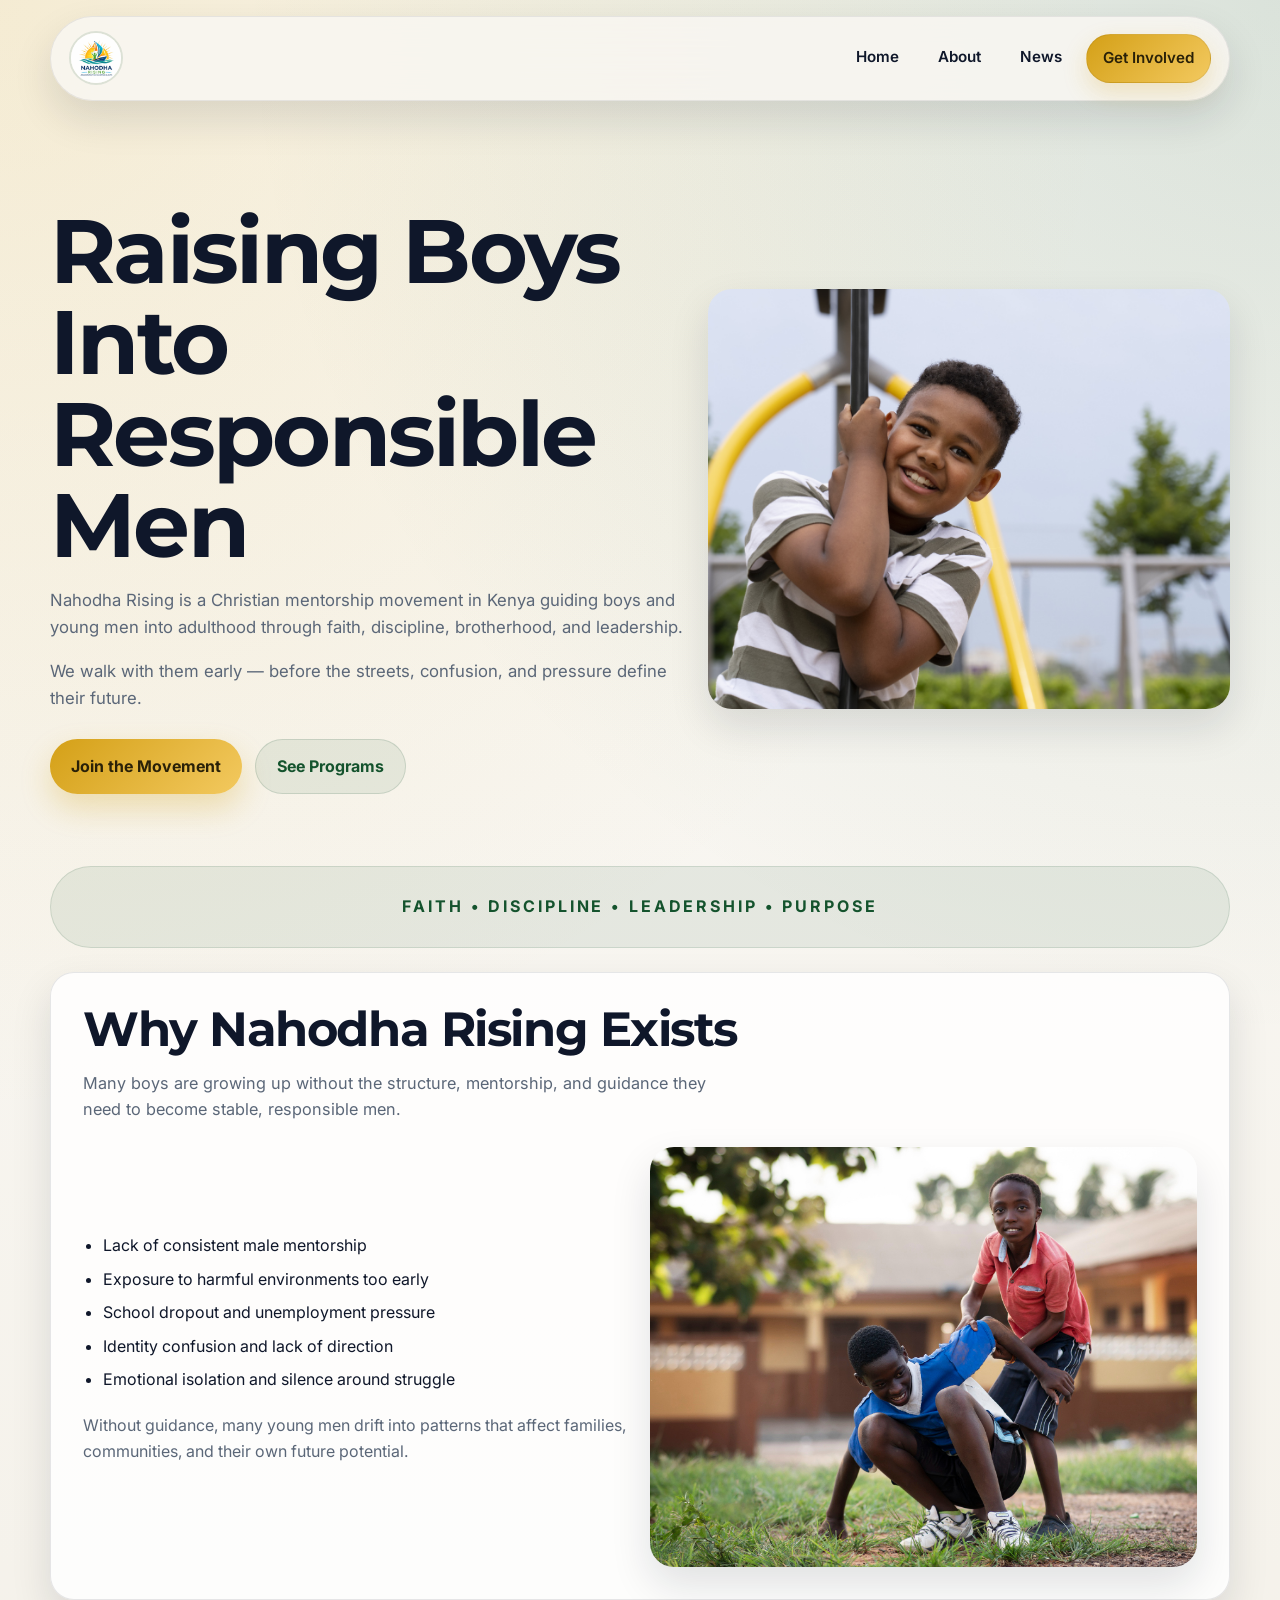
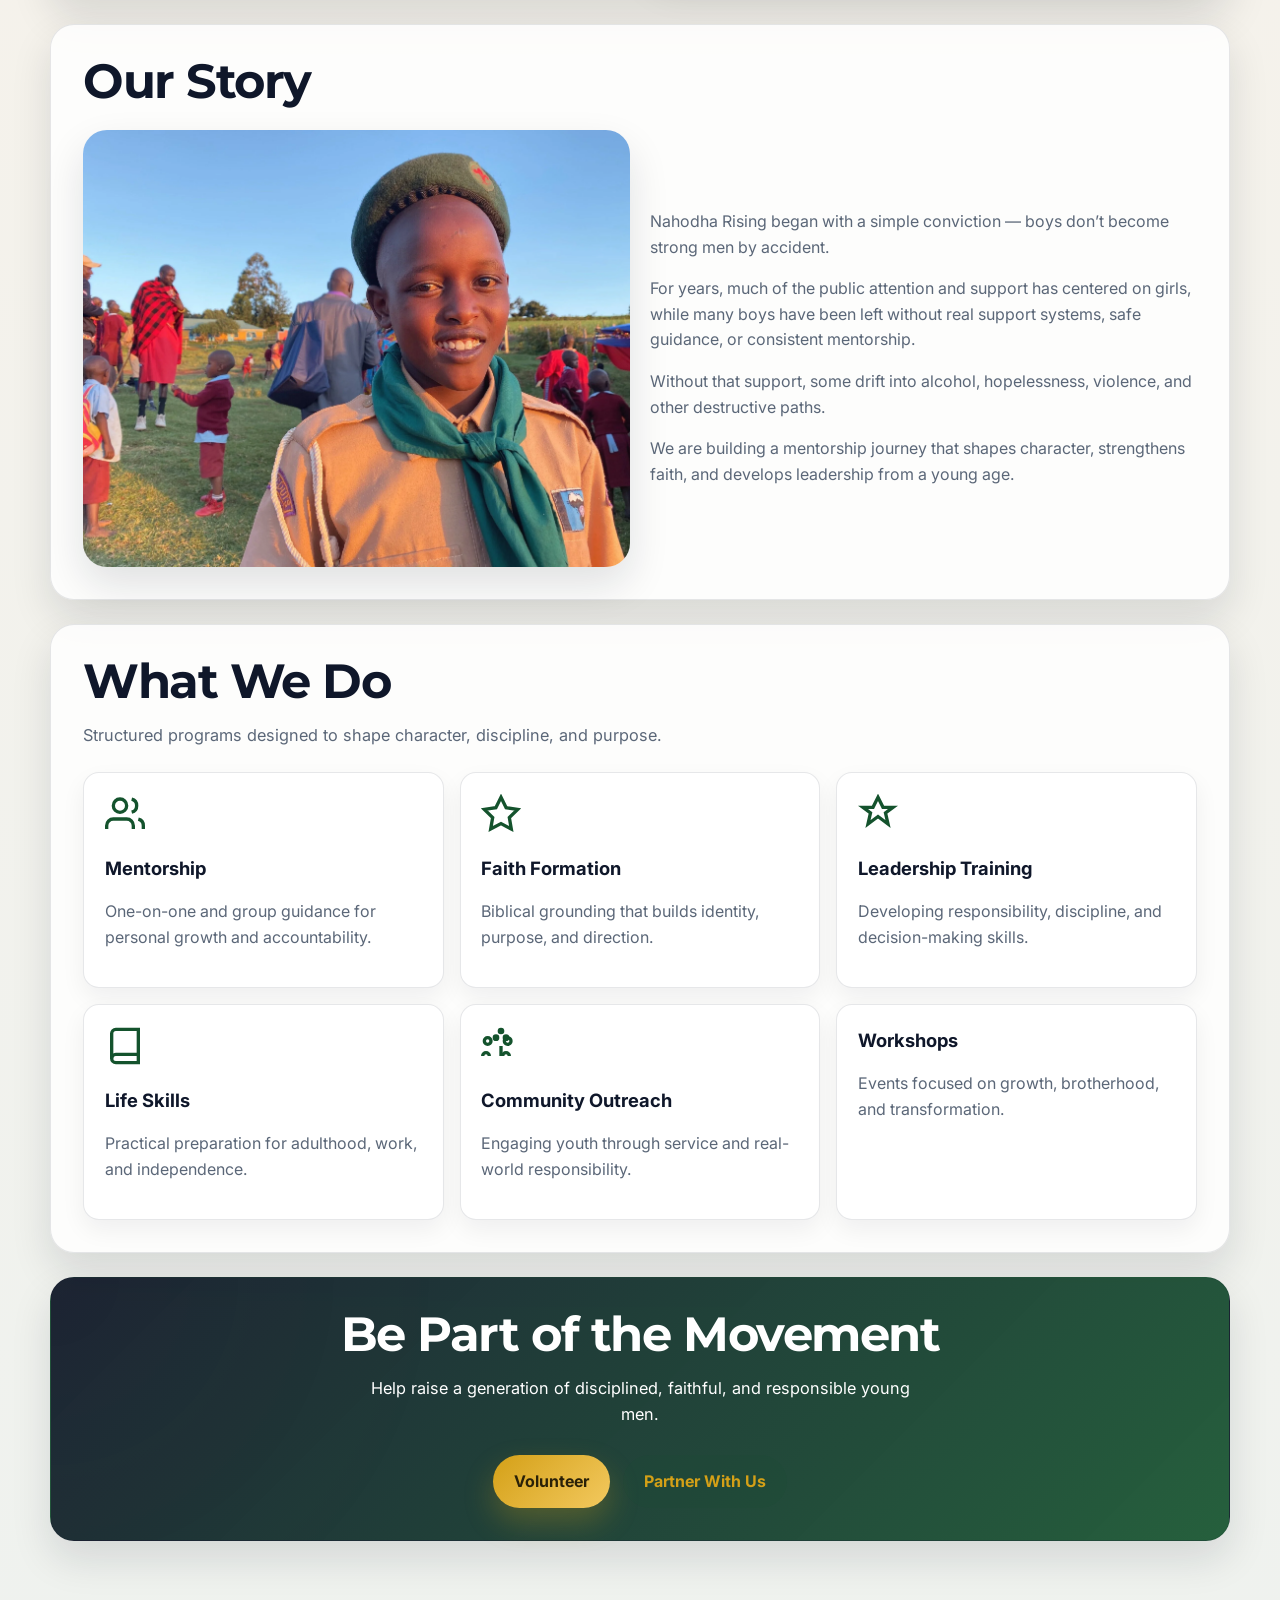
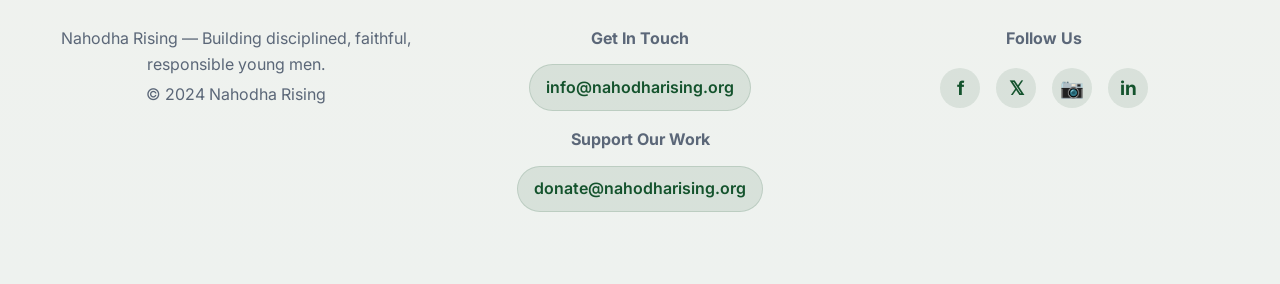
==== index.html @ a6758860 "Added initial website structure with homepage, news page, and styles - Created index.html for the ho" ====
<!doctype html>
</html>
  </body>
</html>
<!doctype html>
<html lang="en">
  <head>
    <meta charset="UTF-8" />
    <meta name="viewport" content="width=device-width, initial-scale=1.0" />
    <title>Nahodha Rising</title>
    <link rel="stylesheet" href="style.css" />
  </head>

  <body>
    <!-- NAVBAR -->
    <nav>
      <div class="logo">
        <img src="./assets/logo.jpeg" alt="Nahodha Rising Logo" />
      </div>

      <button class="menu-toggle" aria-label="Toggle menu">
        <span></span>
        <span></span>
        <span></span>
      </button>

      <div class="nav-links">
        <a href="index.html">Home</a>
        <a href="about.html">About</a>
        <a href="news.html">News</a>
        <a href="get-involved.html" class="nav-cta">Get Involved</a>
      </div>
    </nav>

    <!-- HERO (FULL IMPACT SECTION) -->
    <section class="hero">
      <div class="hero-content">
        <h1>Raising Boys Into Responsible Men</h1>

        <p>
          Nahodha Rising is a Christian mentorship movement in Kenya guiding
          boys and young men into adulthood through faith, discipline,
          brotherhood, and leadership.
        </p>

        <p>
          We walk with them early — before the streets, confusion, and pressure
          define their future.
        </p>

        <div class="hero-actions">
          <a href="get-involved.html" class="cta-primary">Join the Movement</a>
          <a href="programs.html" class="cta-secondary">See Programs</a>
        </div>
      </div>

      <div class="hero-media">
        <img
          src="./assets/medium-shot-smiley-boy-outdoors-no-edit.jpg"
          alt="Mentorship gathering"
        />
      </div>
    </section>

    <!-- IDENTITY BAR (MOTION / BRAND ANCHOR) -->
    <section class="identity">
      <p>Faith • Discipline • Leadership • Purpose</p>
    </section>

    <!-- PROBLEM (CLEAR CONTEXT, NOT NEGATIVE HEAVY) -->
    <section class="problem">
      <div class="section-header">
        <h2>Why Nahodha Rising Exists</h2>
        <p>
          Many boys are growing up without the structure, mentorship, and
          guidance they need to become stable, responsible men.
        </p>
      </div>

      <div class="problem-grid">
        <div class="problem-text">
          <ul>
            <li>Lack of consistent male mentorship</li>
            <li>Exposure to harmful environments too early</li>
            <li>School dropout and unemployment pressure</li>
            <li>Identity confusion and lack of direction</li>
            <li>Emotional isolation and silence around struggle</li>
          </ul>

          <p>
            Without guidance, many young men drift into patterns that affect
            families, communities, and their own future potential.
          </p>
        </div>

        <div class="problem-media">
          <img src="./assets/2149479929.jpg" alt="Youth context image" />
        </div>
      </div>
    </section>

    <!-- STORY (HUMAN CONNECTION SECTION) -->
    <section class="story">
      <div class="section-header">
        <h2>Our Story</h2>
      </div>

      <div class="story-content">
        <div class="story-media">
          <img src="./assets/I.webp" alt="Mentorship moment" />
        </div>

        <div class="story-text">
          <p>
            Nahodha Rising began with a simple conviction — boys don’t become
            strong men by accident.
          </p>

          <p>
            For years, much of the public attention and support has centered on
            girls, while many boys have been left without real support systems,
            safe guidance, or consistent mentorship.
          </p>

          <p>
            Without that support, some drift into alcohol, hopelessness,
            violence, and other destructive paths.
          </p>

          <p>
            We are building a mentorship journey that shapes character,
            strengthens faith, and develops leadership from a young age.
          </p>
        </div>
      </div>
    </section>

    <!-- PROGRAMS (CORE OFFERING GRID) -->
    <section class="programs">
      <div class="section-header">
        <h2>What We Do</h2>
        <p>
          Structured programs designed to shape character, discipline, and
          purpose.
        </p>
      </div>

      <div class="grid">
        <div class="card">
          <svg class="card-icon" viewBox="0 0 24 24" fill="none" stroke="currentColor" stroke-width="2">
            <path d="M17 21v-2a4 4 0 0 0-4-4H5a4 4 0 0 0-4 4v2"/>
            <circle cx="9" cy="7" r="4"/>
            <path d="M23 21v-2a4 4 0 0 0-3-3.87"/>
            <path d="M16 3.13a4 4 0 0 1 0 7.75"/>
          </svg>
          <h3>Mentorship</h3>
          <p>
            One-on-one and group guidance for personal growth and
            accountability.
          </p>
        </div>

        <div class="card">
          <svg class="card-icon" viewBox="0 0 24 24" fill="none" stroke="currentColor" stroke-width="2">
            <path d="M12 2l3.09 6.26L22 9.27l-5 4.87 1.18 6.88L12 17.77l-6.18 3.25L7 14.14 2 9.27l6.91-1.01L12 2z"/>
          </svg>
          <h3>Faith Formation</h3>
          <p>
            Biblical grounding that builds identity, purpose, and direction.
          </p>
        </div>

        <div class="card">
          <svg class="card-icon" viewBox="0 0 24 24" fill="none" stroke="currentColor" stroke-width="2">
            <path d="M12 2l3 6h6l-4.5 3.3 1.5 6.7-6-4.5-6 4.5 1.5-6.7-4.5-3.3h6z"/>
          </svg>
          <h3>Leadership Training</h3>
          <p>
            Developing responsibility, discipline, and decision-making skills.
          </p>
        </div>

        <div class="card">
          <svg class="card-icon" viewBox="0 0 24 24" fill="none" stroke="currentColor" stroke-width="2">
            <path d="M4 19.5A2.5 2.5 0 0 1 6.5 17H20"/>
            <path d="M6.5 2H20v20H6.5A2.5 2.5 0 0 1 4 19.5v-15A2.5 2.5 0 0 1 6.5 2z"/>
          </svg>
          <h3>Life Skills</h3>
          <p>Practical preparation for adulthood, work, and independence.</p>
        </div>

        <div class="card">
          <svg class="card-icon" viewBox="0 0 24 24" fill="none" stroke="currentColor" stroke-width="2">
            <path d="M17 18a2 2 0 1 0-4 0"/>
            <path d="M5 18a2 2 0 1 0-4 0"/>
            <path d="M12 2a1 1 0 1 0 0 2 1 1 0 0 0 0-2z"/>
            <path d="M9 6a1 1 0 1 0 0 2 1 1 0 0 0 0-2z"/>
            <path d="M15 6a1 1 0 1 0 0 2 1 1 0 0 0 0-2z"/>
            <path d="M6 9a2 2 0 1 0-4 0 2 2 0 0 0 4 0z"/>
            <path d="M18 9a2 2 0 1 0-4 0 2 2 0 0 0 4 0z"/>
            <path d="M12 12v6"/>
          </svg>
          <h3>Community Outreach</h3>
          <p>Engaging youth through service and real-world responsibility.</p>
        </div>

        <div class="card">
          <h3>Workshops</h3>
          <p>Events focused on growth, brotherhood, and transformation.</p>
        </div>
      </div>
    </section>

    <!-- FINAL CTA -->
    <section class="cta">
      <h2>Be Part of the Movement</h2>

      <p>
        Help raise a generation of disciplined, faithful, and responsible young
        men.
      </p>

      <div class="cta-buttons">
        <a href="get-involved.html">Volunteer</a>
        <a href="get-involved.html">Partner With Us</a>
      </div>
    </section>

    <!-- FOOTER -->
    <footer>
      <div class="footer-content">
        <div>
          <p>
            Nahodha Rising — Building disciplined, faithful, responsible young men.
          </p>
          <p>&copy; 2024 Nahodha Rising</p>
        </div>

        <div class="footer-contact">
          <p><strong>Get In Touch</strong></p>
          <a href="mailto:info@nahodharising.org" class="contact-link">info@nahodharising.org</a>
          <p style="margin-top: 1rem;"><strong>Support Our Work</strong></p>
          <a href="mailto:donate@nahodharising.org" class="donate-link">donate@nahodharising.org</a>
        </div>

        <div class="footer-social">
          <p><strong>Follow Us</strong></p>
          <div class="social-icons">
            <a href="#" aria-label="Facebook" class="social-icon">f</a>
            <a href="#" aria-label="Twitter" class="social-icon">𝕏</a>
            <a href="#" aria-label="Instagram" class="social-icon">📷</a>
            <a href="#" aria-label="LinkedIn" class="social-icon">in</a>
          </div>
        </div>
      </div>
    </footer>

    <script>
      document.addEventListener("DOMContentLoaded", () => {
        const toggle = document.querySelector(".menu-toggle");
        const navLinks = document.querySelector(".nav-links");
        const links = navLinks.querySelectorAll("a");

        toggle.addEventListener("click", () => {
          toggle.classList.toggle("active");
          navLinks.classList.toggle("open");
        });

        links.forEach((link) => {
          link.addEventListener("click", () => {
            toggle.classList.remove("active");
            navLinks.classList.remove("open");
          });
        });
      });
    </script>
  </body>
</html>
---- style.css ----
@import url("https://fonts.googleapis.com/css2?family=Montserrat:wght@600;700;800&family=Inter:wght@400;500;600;700&display=swap");

:root {
  --navy: #0f172a;
  --navy-2: #17223d;
  --green: #14532d;
  --green-2: #1f6b3b;
  --gold: #d4a017;
  --gold-soft: #f3c95f;
  --warm-white: #f8f6f2;
  --surface: rgba(255, 255, 255, 0.82);
  --surface-strong: #ffffff;
  --text: #122033;
  --muted: #5b6778;
  --border: rgba(15, 23, 42, 0.1);
  --shadow: 0 18px 40px rgba(15, 23, 42, 0.12);
  --radius: 24px;
  --radius-sm: 16px;
  --container: 1180px;
}

* {
  box-sizing: border-box;
}

html {
  scroll-behavior: smooth;
}

body {
  margin: 0;
  font-family: "Inter", sans-serif;
  color: var(--text);
  background:
    radial-gradient(
      circle at top left,
      rgba(212, 160, 23, 0.16),
      transparent 30%
    ),
    radial-gradient(
      circle at top right,
      rgba(20, 83, 45, 0.14),
      transparent 28%
    ),
    linear-gradient(180deg, #fbfaf7 0%, #f5f2eb 45%, #eef2ef 100%);
  line-height: 1.6;
}

img {
  display: block;
  width: 100%;
  height: auto;
}

a {
  color: inherit;
  text-decoration: none;
}

body > nav,
body > section,
body > footer {
  width: min(calc(100% - 3rem), var(--container));
  margin-inline: auto;
}

body > section,
body > footer {
  width: min(calc(100% - 4rem), var(--container));
}

body > section,
body > footer {
  margin-top: 1.5rem;
}

nav {
  position: sticky;
  top: 1rem;
  z-index: 10;
  display: flex;
  align-items: center;
  justify-content: space-between;
  gap: 1.25rem;
  padding: 0.9rem 1.15rem;
  margin-top: 1rem;
  background: rgba(248, 246, 242, 0.86);
  backdrop-filter: blur(18px);
  border: 1px solid rgba(15, 23, 42, 0.08);
  border-radius: 999px;
  box-shadow: var(--shadow);
}

.logo {
  display: flex;
  align-items: center;
  gap: 0.75rem;
  min-width: 92px;
}

.logo img {
  width: 54px;
  height: 54px;
  object-fit: cover;
  border-radius: 999px;
  border: 2px solid rgba(20, 83, 45, 0.12);
}

.nav-links {
  display: flex;
  flex-wrap: wrap;
  justify-content: flex-end;
  gap: 0.45rem;
}

.nav-links a {
  padding: 0.7rem 1rem;
  font-size: 0.95rem;
  font-weight: 600;
  color: var(--navy);
  border-radius: 999px;
  transition:
    background-color 180ms ease,
    color 180ms ease,
    transform 180ms ease;
}

.nav-links a:hover,
.nav-links a:focus-visible {
  background: rgba(20, 83, 45, 0.1);
  color: var(--green);
  transform: translateY(-1px);
  outline: none;
}

.menu-toggle {
  display: none;
  flex-direction: column;
  background: none;
  border: none;
  cursor: pointer;
  gap: 5px;
  padding: 0;
  min-width: auto;
  min-height: auto;
}

.menu-toggle span {
  display: block;
  width: 24px;
  height: 2.5px;
  background: var(--navy);
  border-radius: 2px;
  transition: all 300ms ease;
}

.menu-toggle.active span:nth-child(1) {
  transform: rotate(45deg) translateY(11px);
}

.menu-toggle.active span:nth-child(2) {
  opacity: 0;
}

.menu-toggle.active span:nth-child(3) {
  transform: rotate(-45deg) translateY(-11px);
}

nav .nav-links.open {
  display: flex;
}

.hero,
.problem-grid,
.story-content,
.stats,
.testimonial-grid,
.blog-grid {
  display: grid;
  gap: 1.25rem;
}

.hero {
  grid-template-columns: minmax(0, 1.1fr) minmax(320px, 0.9fr);
  align-items: center;
  padding: 5rem 0 3rem;
}

.hero-content,
.problem-text,
.story-text,
.section-header,
.blog,
.testimonials,
.impact,
.programs,
.problem,
.story,
.cta,
footer {
  position: relative;
}

.hero-content h1,
.section-header h2,
.cta h2 {
  margin: 0;
  font-family: "Montserrat", sans-serif;
  letter-spacing: -0.03em;
  line-height: 1.02;
  color: var(--navy);
}

.hero-content h1 {
  max-width: 10ch;
  font-size: clamp(3rem, 7vw, 5.6rem);
}

.hero-content p,
.section-header p,
.problem-text p,
.story-text p,
.card p,
.stat p,
.testimonial p,
.blog article p,
.cta p,
footer p {
  color: var(--muted);
}

.hero-content > p {
  max-width: 60ch;
  font-size: 1.05rem;
}

.hero-actions,
.cta-buttons {
  display: flex;
  flex-wrap: wrap;
  gap: 0.85rem;
  margin-top: 1.75rem;
}

.cta-primary,
.cta-secondary,
.cta-buttons a,
.blog > a {
  display: inline-flex;
  align-items: center;
  justify-content: center;
  min-height: 48px;
  padding: 0.85rem 1.3rem;
  border-radius: 999px;
  font-weight: 700;
  transition:
    transform 180ms ease,
    box-shadow 180ms ease,
    background-color 180ms ease,
    color 180ms ease;
}

.nav-links a.nav-cta {
  background: linear-gradient(135deg, var(--gold) 0%, var(--gold-soft) 100%);
  color: #2a2108;
  box-shadow: 0 10px 24px rgba(212, 160, 23, 0.22);
  border: 1px solid rgba(42, 33, 8, 0.08);
}

.nav-links a.nav-cta:hover,
.nav-links a.nav-cta:focus-visible {
  background: linear-gradient(135deg, var(--gold-soft) 0%, var(--gold) 100%);
  color: #1f1604;
  box-shadow: 0 14px 30px rgba(212, 160, 23, 0.3);
}

.cta-primary,
.cta-buttons a:first-child {
  background: linear-gradient(135deg, var(--gold) 0%, var(--gold-soft) 100%);
  color: #2a2108;
  box-shadow: 0 14px 30px rgba(212, 160, 23, 0.28);
}

.cta-secondary,
.blog > a {
  background: rgba(20, 83, 45, 0.08);
  color: var(--green);
  border: 1px solid rgba(20, 83, 45, 0.14);
}

.cta-buttons a:last-child {
  background: rgba(20, 83, 45, 0.08);
  color: var(--gold);
}

.cta-primary:hover,
.cta-secondary:hover,
.cta-buttons a:hover,
.blog > a:hover,
.cta-primary:focus-visible,
.cta-secondary:focus-visible,
.cta-buttons a:focus-visible,
.blog > a:focus-visible {
  transform: translateY(-2px);
  outline: none;
}

.hero-media,
.problem-media,
.story-media,
.impact-media {
  border-radius: var(--radius);
  overflow: hidden;
  box-shadow: var(--shadow);
}

.hero-media img,
.problem-media img,
.story-media img,
.impact-media img {
  min-height: 420px;
  object-fit: cover;
}

.identity {
  padding: 0.7rem 1rem;
  text-align: center;
  font-weight: 700;
  letter-spacing: 0.18em;
  text-transform: uppercase;
  color: var(--green);
  background: rgba(20, 83, 45, 0.08);
  border: 1px solid rgba(20, 83, 45, 0.12);
  border-radius: 999px;
}

.problem,
.story,
.programs,
.impact,
.testimonials,
.blog,
.cta {
  padding: 2rem;
  background: var(--surface);
  border: 1px solid var(--border);
  border-radius: var(--radius);
  box-shadow: var(--shadow);
}

.section-header {
  margin-bottom: 1.5rem;
}

.section-header h2,
.cta h2 {
  font-size: clamp(2rem, 4vw, 3rem);
}

.section-header p,
.cta p {
  max-width: 65ch;
  font-size: 1.02rem;
}

.problem-grid,
.story-content {
  grid-template-columns: repeat(2, minmax(0, 1fr));
  align-items: center;
}

.problem-text ul {
  margin: 0 0 1.25rem;
  padding-left: 1.25rem;
  color: var(--navy);
}

.problem-text li + li {
  margin-top: 0.5rem;
}

.grid,
.stats,
.testimonial-grid,
.blog-grid {
  grid-template-columns: repeat(3, minmax(0, 1fr));
}

.grid {
  display: grid;
  gap: 1rem;
}

.card,
.stat,
.testimonial,
.blog article {
  padding: 1.3rem;
  background: var(--surface-strong);
  border: 1px solid var(--border);
  border-radius: var(--radius-sm);
  box-shadow: 0 10px 24px rgba(15, 23, 42, 0.06);
  transition: all 300ms cubic-bezier(0.4, 0, 0.2, 1);
}

.card:hover {
  transform: translateY(-4px);
  box-shadow: 0 16px 36px rgba(15, 23, 42, 0.12);
  border-color: rgba(20, 83, 45, 0.2);
}

.card-icon {
  display: inline-flex;
  align-items: center;
  justify-content: center;
  width: 2.5rem;
  height: 2.5rem;
  margin-bottom: 0.75rem;
  color: var(--green);
  stroke: var(--green);
}

.card h3,
.blog article h3 {
  margin: 0 0 0.55rem;
  color: var(--navy);
  font-size: 1.15rem;
}

.stats {
  margin-bottom: 1.25rem;
}

.stat {
  text-align: center;
  border-top: 4px solid var(--gold);
}

.stat h3 {
  margin: 0;
  font-family: "Montserrat", sans-serif;
  font-size: clamp(2rem, 5vw, 3.5rem);
  line-height: 1;
  color: var(--green);
}

.testimonial {
  background: linear-gradient(
    180deg,
    rgba(248, 246, 242, 1) 0%,
    rgba(255, 255, 255, 0.9) 100%
  );
}

.testimonial span {
  display: inline-block;
  margin-top: 0.75rem;
  font-weight: 700;
  color: var(--green);
}

.blog > a {
  margin-top: 1rem;
}

.cta {
  text-align: center;
  background:
    linear-gradient(135deg, rgba(15, 23, 42, 0.94), rgba(20, 83, 45, 0.92)),
    radial-gradient(
      circle at top left,
      rgba(212, 160, 23, 0.28),
      transparent 35%
    );
  color: #fff;
}

.cta h2,
.cta p,
.cta a {
  color: #fff;
}

.cta p {
  max-width: 58ch;
  margin-inline: auto;
}

.cta-buttons {
  justify-content: center;
}

footer {
  padding: 1.5rem 0 2.5rem;
  text-align: center;
}

footer p {
  margin: 0.3rem 0;
}

.footer-content {
  display: grid;
  grid-template-columns: repeat(3, 1fr);
  gap: 2rem;
  padding: 2rem 0;
}

.footer-contact a,
.contact-link,
.donate-link {
  display: inline-block;
  padding: 0.6rem 1rem;
  margin-top: 0.5rem;
  background: rgba(20, 83, 45, 0.1);
  color: var(--green);
  border: 1px solid rgba(20, 83, 45, 0.14);
  border-radius: 999px;
  font-weight: 600;
  transition: all 300ms cubic-bezier(0.4, 0, 0.2, 1);
}

.footer-contact a:hover,
.contact-link:hover,
.donate-link:hover {
  background: rgba(20, 83, 45, 0.18);
  border-color: rgba(20, 83, 45, 0.3);
  transform: translateY(-1px);
}

.contact-link:hover,
.donate-link:hover {
  background: rgba(20, 83, 45, 0.2);
  transform: translateY(-2px);
}

.donate-link {
  background: linear-gradient(135deg, var(--gold) 0%, var(--gold-soft) 100%);
  color: #2a2108;
  border: none;
}

.donate-link:hover {
  background: linear-gradient(135deg, var(--gold-soft) 0%, var(--gold) 100%);
}

.footer-social {
  display: flex;
  flex-direction: column;
  align-items: center;
}

.social-icons {
  display: flex;
  gap: 1rem;
  justify-content: center;
  margin-top: 0.75rem;
}

.social-icon {
  display: inline-flex;
  align-items: center;
  justify-content: center;
  width: 40px;
  height: 40px;
  border-radius: 999px;
  background: rgba(20, 83, 45, 0.1);
  color: var(--green);
  font-weight: 700;
  font-size: 1.2rem;
  transition: all 200ms ease;
  text-decoration: none;
}

.social-icon:hover {
  background: rgba(20, 83, 45, 0.2);
  transform: translateY(-3px);
}

@media (max-width: 980px) {
  .hero,
  .problem-grid,
  .story-content {
    grid-template-columns: 1fr;
  }

  .grid,
  .stats,
  .testimonial-grid,
  .blog-grid {
    grid-template-columns: repeat(2, minmax(0, 1fr));
  }

  .hero {
    padding-top: 3rem;
  }

  .hero-content h1 {
    max-width: none;
  }
}

@media (max-width: 720px) {
  body > nav,
  body > section,
  body > footer {
    width: min(calc(100% - 1rem), var(--container));
  }

  body > section,
  body > footer {
    width: min(calc(100% - 1.5rem), var(--container));
  }

  nav {
    border-radius: 28px;
    padding: 1rem;
    flex-wrap: wrap;
    position: relative;
  }

  .menu-toggle {
    display: flex;
    order: 2;
  }

  .nav-links {
    order: 3;
    position: absolute;
    top: 100%;
    left: 0;
    right: 0;
    background: rgba(248, 246, 242, 0.96);
    backdrop-filter: blur(18px);
    border: 1px solid rgba(15, 23, 42, 0.08);
    border-radius: 0 0 28px 28px;
    flex-direction: column;
    gap: 0;
    padding: 0.5rem 0;
    margin-top: 0.5rem;
    display: none;
    width: 100%;
    margin-left: 0;
  }

  .nav-links.open {
    display: flex;
  }

  .nav-links a {
    padding: 0.85rem 1rem;
    border-radius: 0;
    font-size: 0.95rem;
  }

  .nav-links a.nav-cta {
    display: block;
    width: calc(100% - 1rem);
    min-height: 40px;
    margin: 0.45rem 0.5rem 0.55rem;
    padding: 0.75rem 1rem;
    border-radius: 16px;
    text-align: center;
    box-shadow: 0 8px 18px rgba(212, 160, 23, 0.18);
  }
  /* 
  .nav-links a:last-child {
    border-bottom-left-radius: 0;
    border-bottom-right-radius: 0;
  } */

  .logo {
    order: 1;
    margin-right: auto;
  }

  .hero,
  .problem,
  .story,
  .programs,
  .impact,
  .testimonials,
  .blog,
  .cta {
    padding: 1.25rem;
  }

  .grid,
  .stats,
  .testimonial-grid,
  .blog-grid {
    grid-template-columns: 1fr;
  }

  .hero-content h1 {
    font-size: clamp(2.5rem, 14vw, 4rem);
  }

  .hero-media img,
  .problem-media img,
  .story-media img,
  .impact-media img {
    min-height: 280px;
  }

  .identity {
    letter-spacing: 0.08em;
    font-size: 0.78rem;
  }

  .footer-content {
    grid-template-columns: 1fr;
    gap: 1.5rem;
  }

  .footer-contact,
  .footer-social {
    text-align: center;
  }

  .social-icons {
    gap: 0.75rem;
  }

  .social-icon {
    width: 36px;
    height: 36px;
    font-size: 1rem;
  }
}
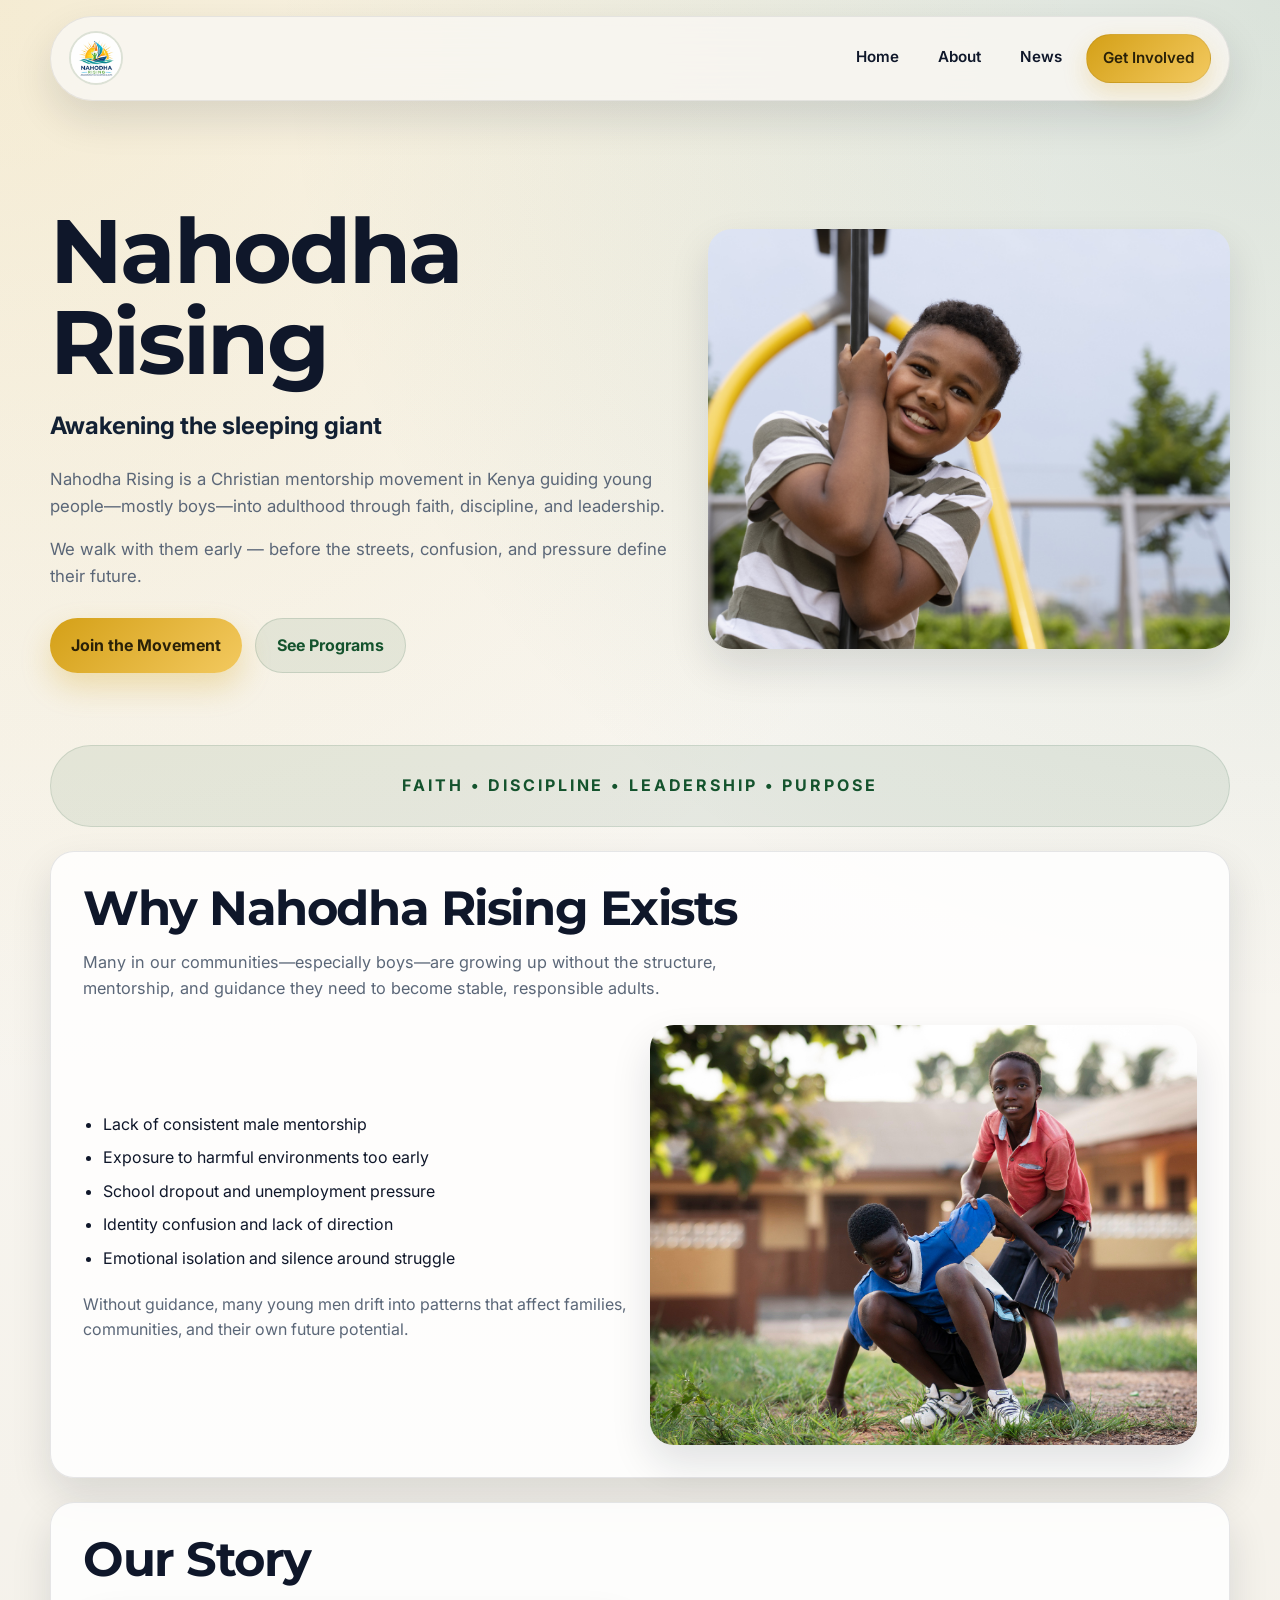
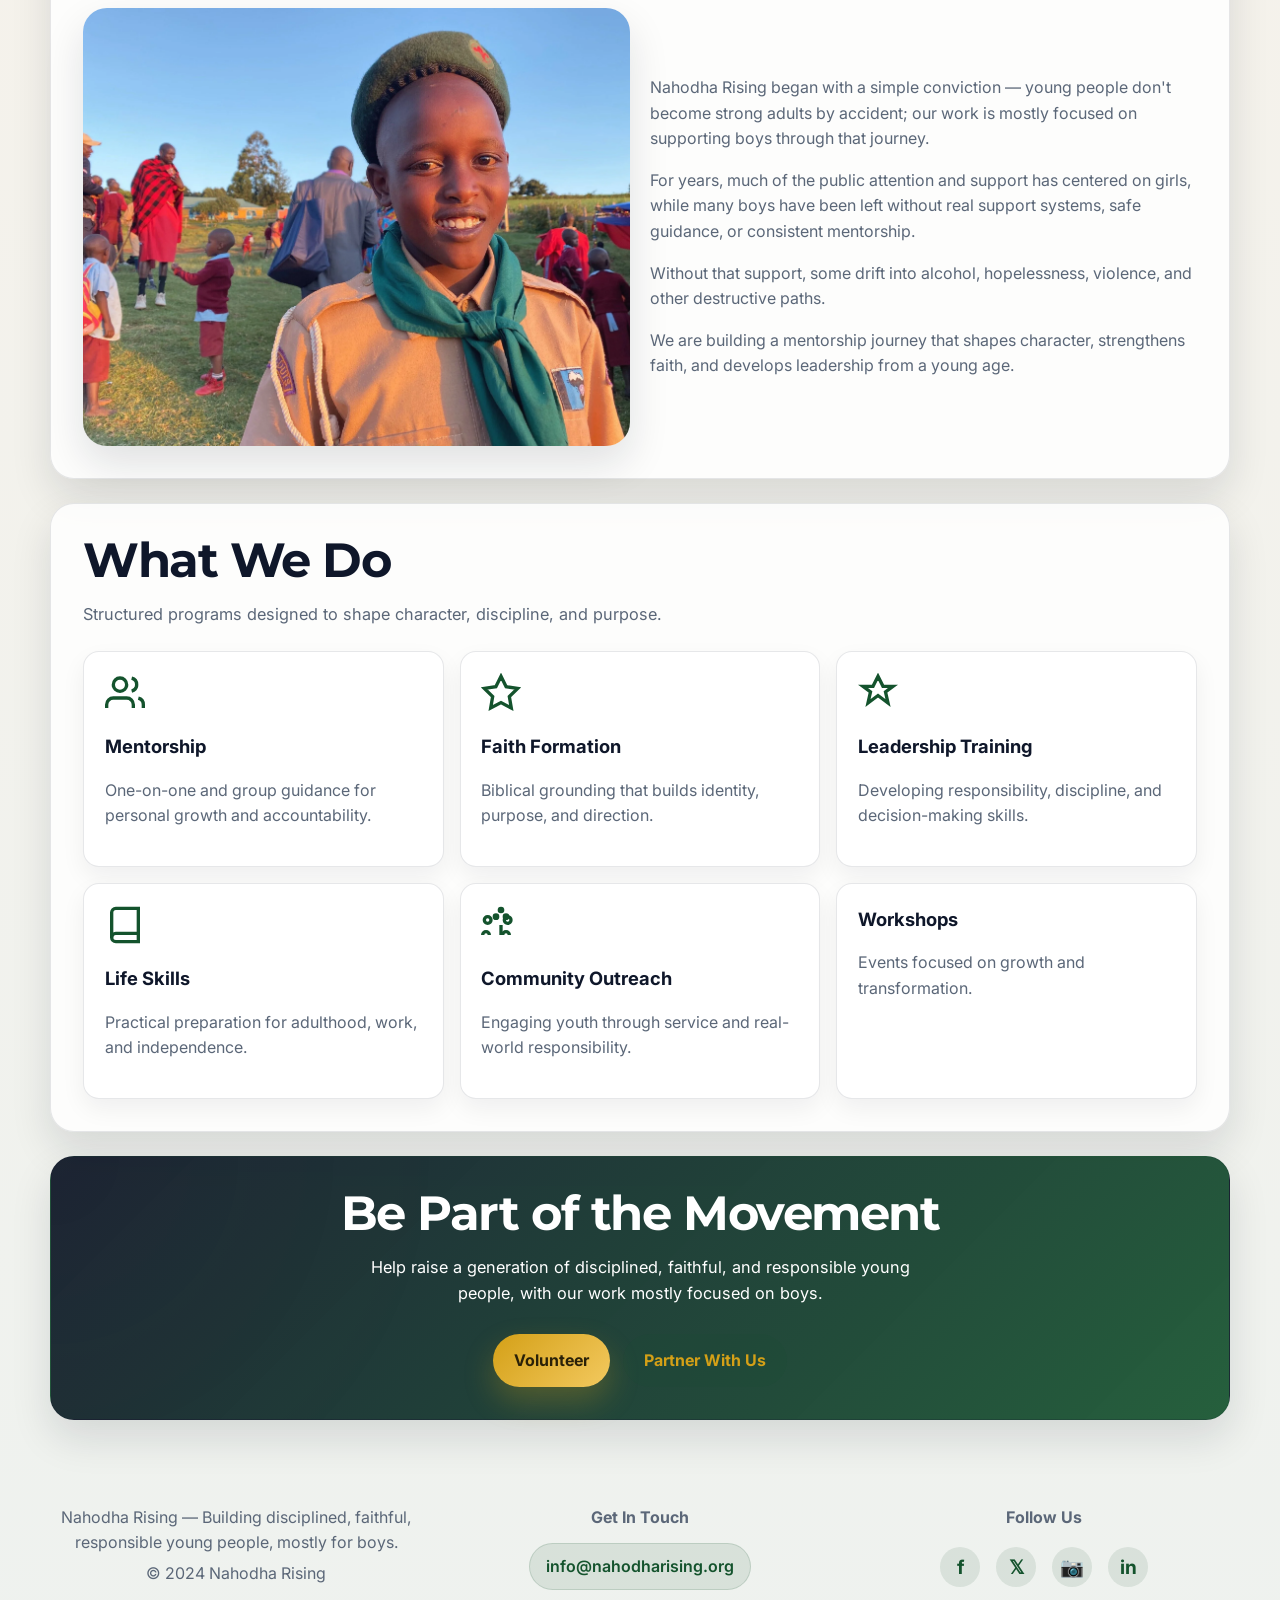
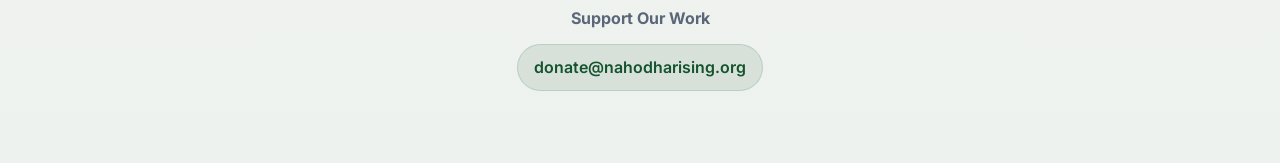
==== commit 9c654f6d: "Refined project descriptions and language across multiple pages to emphasize support for young peopl" ====
--- a/index.html
+++ b/index.html
@@ -35,12 +35,14 @@
     <!-- HERO (FULL IMPACT SECTION) -->
     <section class="hero">
       <div class="hero-content">
-        <h1>Raising Boys Into Responsible Men</h1>
+        <h1>Nahodha Rising</h1>
+
+        <h2>Awakening the sleeping giant</h2>
 
         <p>
           Nahodha Rising is a Christian mentorship movement in Kenya guiding
-          boys and young men into adulthood through faith, discipline,
-          brotherhood, and leadership.
+          young people—mostly boys—into adulthood through faith, discipline,
+          and leadership.
         </p>
 
         <p>
@@ -72,8 +74,9 @@
       <div class="section-header">
         <h2>Why Nahodha Rising Exists</h2>
         <p>
-          Many boys are growing up without the structure, mentorship, and
-          guidance they need to become stable, responsible men.
+          Many in our communities—especially boys—are growing up without the
+          structure, mentorship, and guidance they need to become stable,
+          responsible adults.
         </p>
       </div>
 
@@ -112,8 +115,9 @@
 
         <div class="story-text">
           <p>
-            Nahodha Rising began with a simple conviction — boys don’t become
-            strong men by accident.
+            Nahodha Rising began with a simple conviction — young people don't
+            become strong adults by accident; our work is mostly focused on
+            supporting boys through that journey.
           </p>
 
           <p>
@@ -206,7 +210,7 @@
 
         <div class="card">
           <h3>Workshops</h3>
-          <p>Events focused on growth, brotherhood, and transformation.</p>
+          <p>Events focused on growth and transformation.</p>
         </div>
       </div>
     </section>
@@ -216,8 +220,8 @@
       <h2>Be Part of the Movement</h2>
 
       <p>
-        Help raise a generation of disciplined, faithful, and responsible young
-        men.
+        Help raise a generation of disciplined, faithful, and responsible
+        young people, with our work mostly focused on boys.
       </p>
 
       <div class="cta-buttons">
@@ -231,7 +235,8 @@
       <div class="footer-content">
         <div>
           <p>
-            Nahodha Rising — Building disciplined, faithful, responsible young men.
+            Nahodha Rising — Building disciplined, faithful, responsible young
+            people, mostly for boys.
           </p>
           <p>&copy; 2024 Nahodha Rising</p>
         </div>
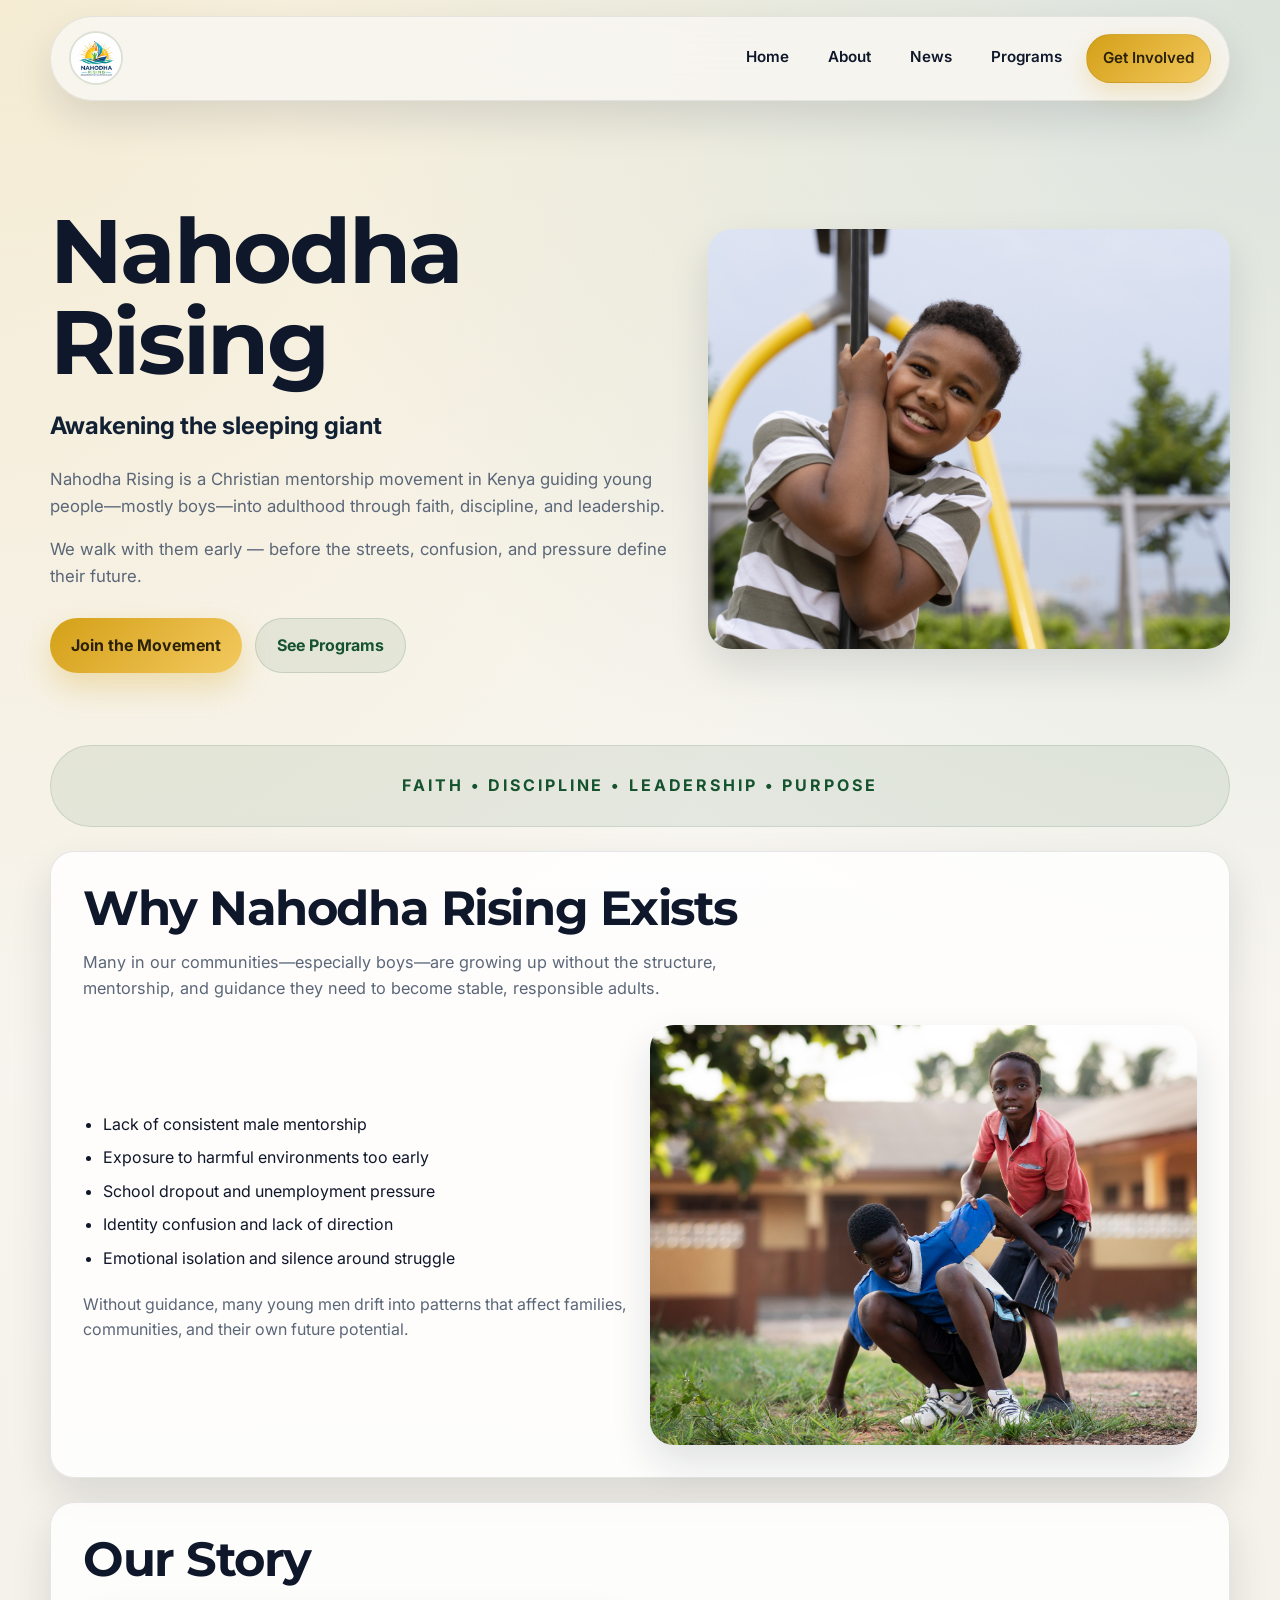
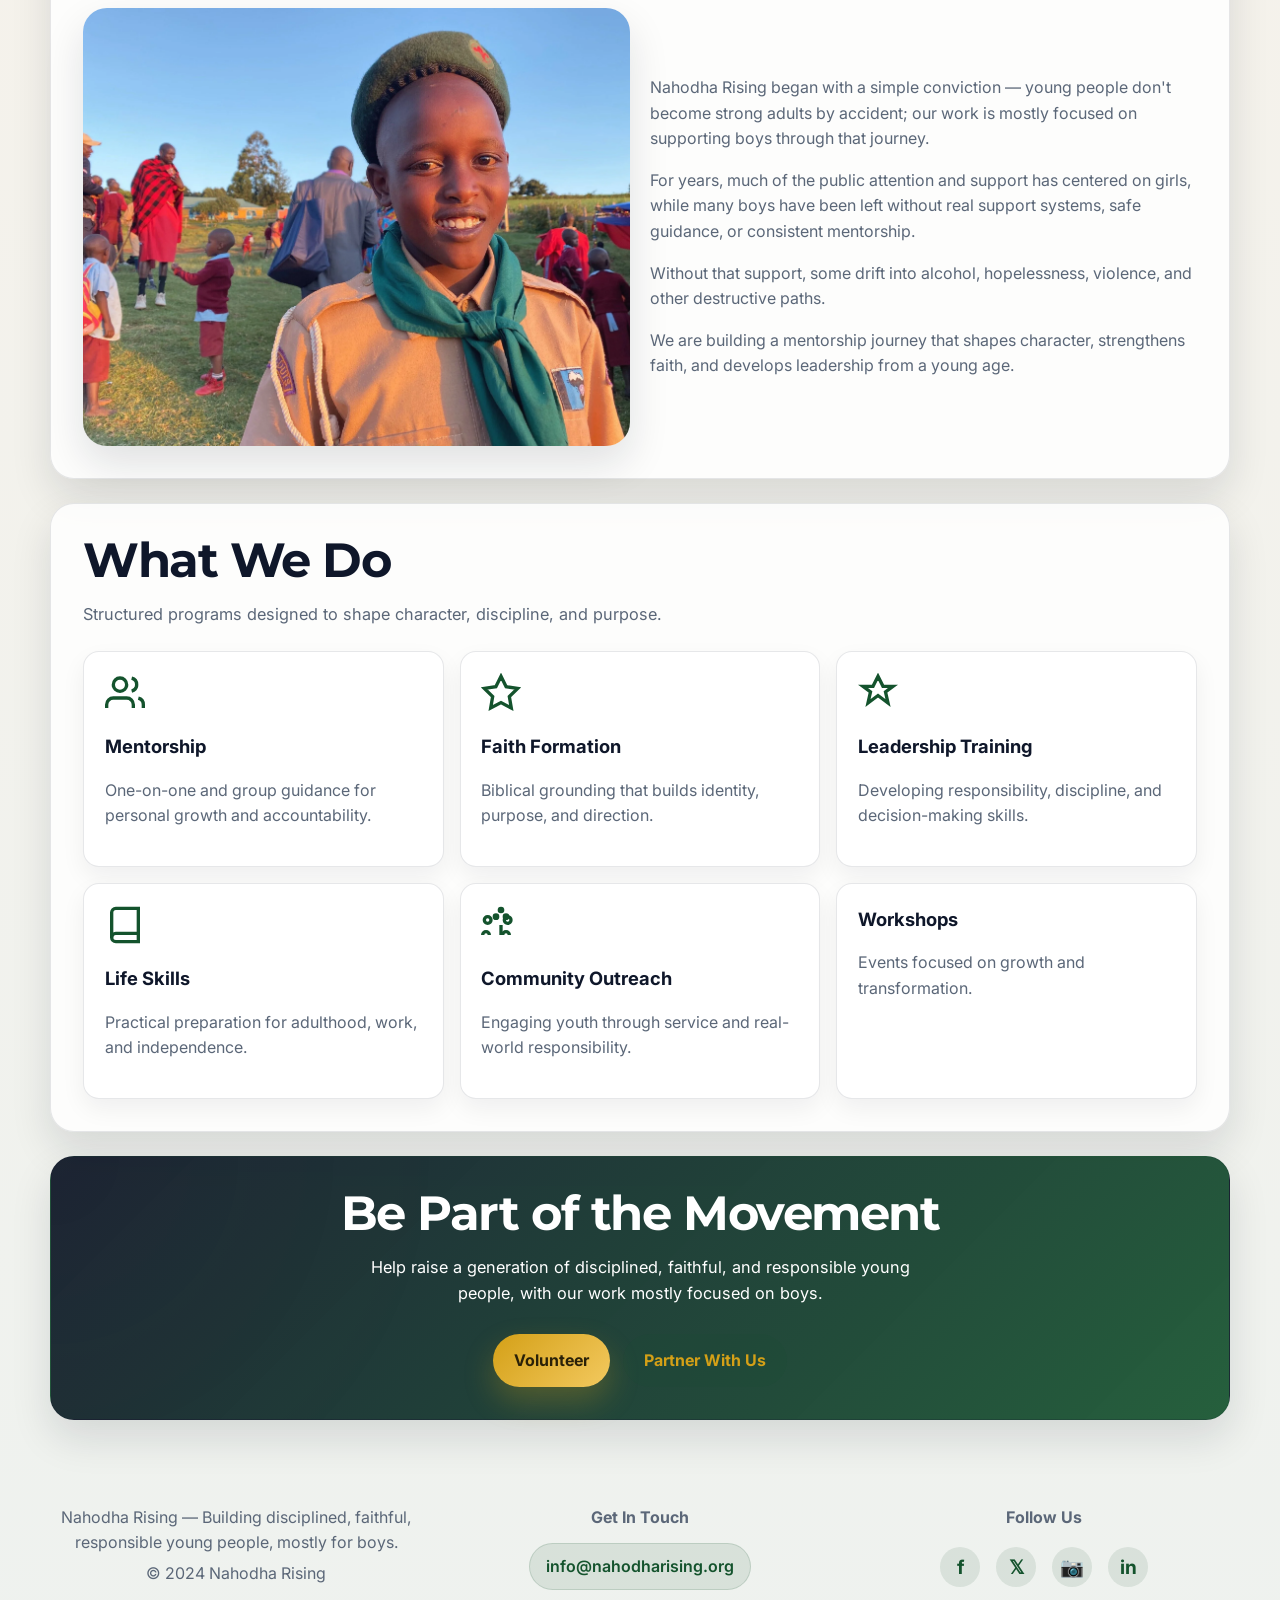
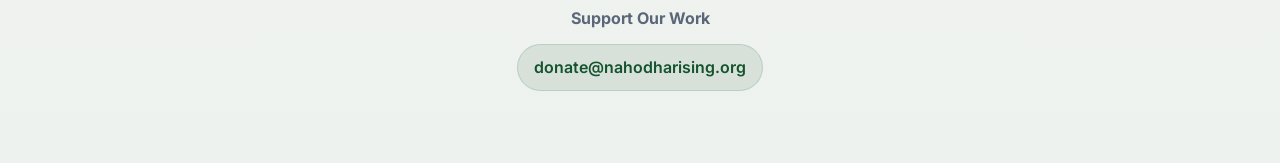
==== commit 73da7a67: "Added 'Programs' link to navigation in multiple pages" ====
--- a/index.html
+++ b/index.html
@@ -28,6 +28,7 @@
         <a href="index.html">Home</a>
         <a href="about.html">About</a>
         <a href="news.html">News</a>
+        <a href="programs.html">Programs</a>
         <a href="get-involved.html" class="nav-cta">Get Involved</a>
       </div>
     </nav>
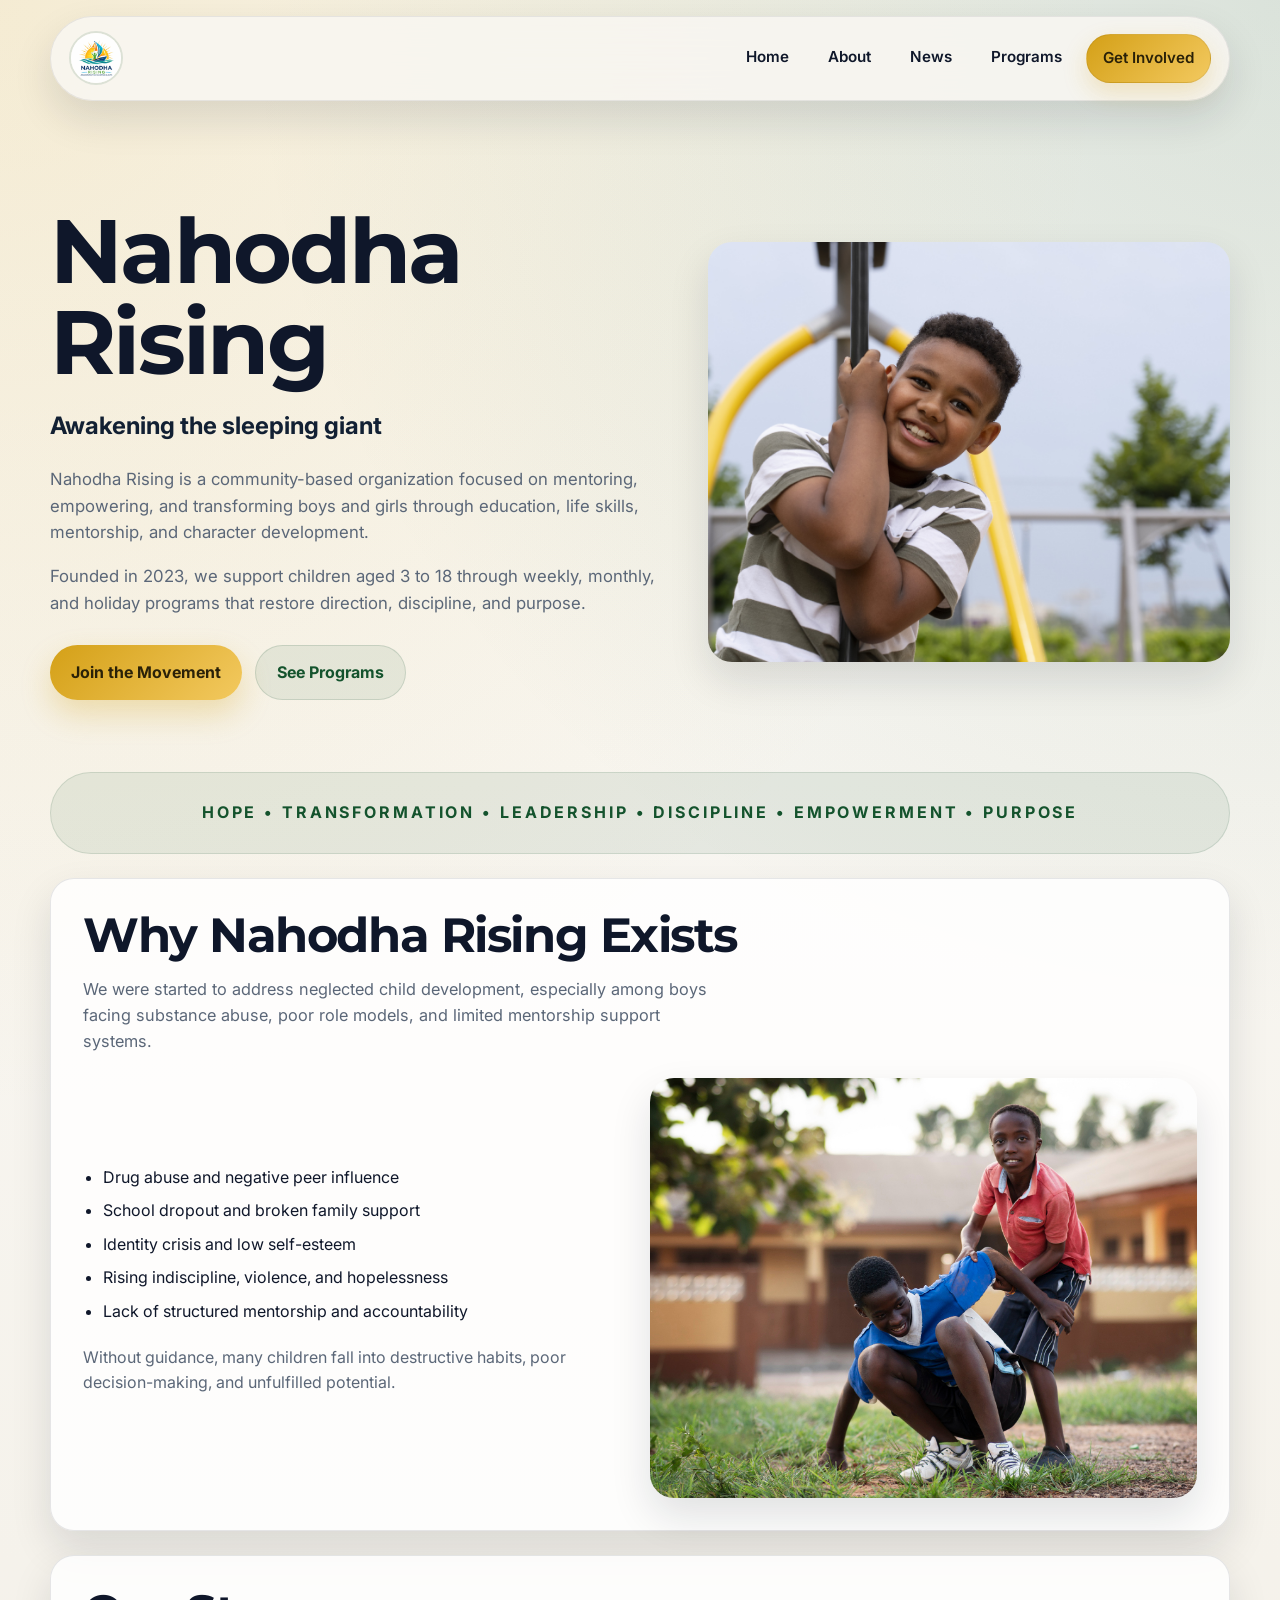
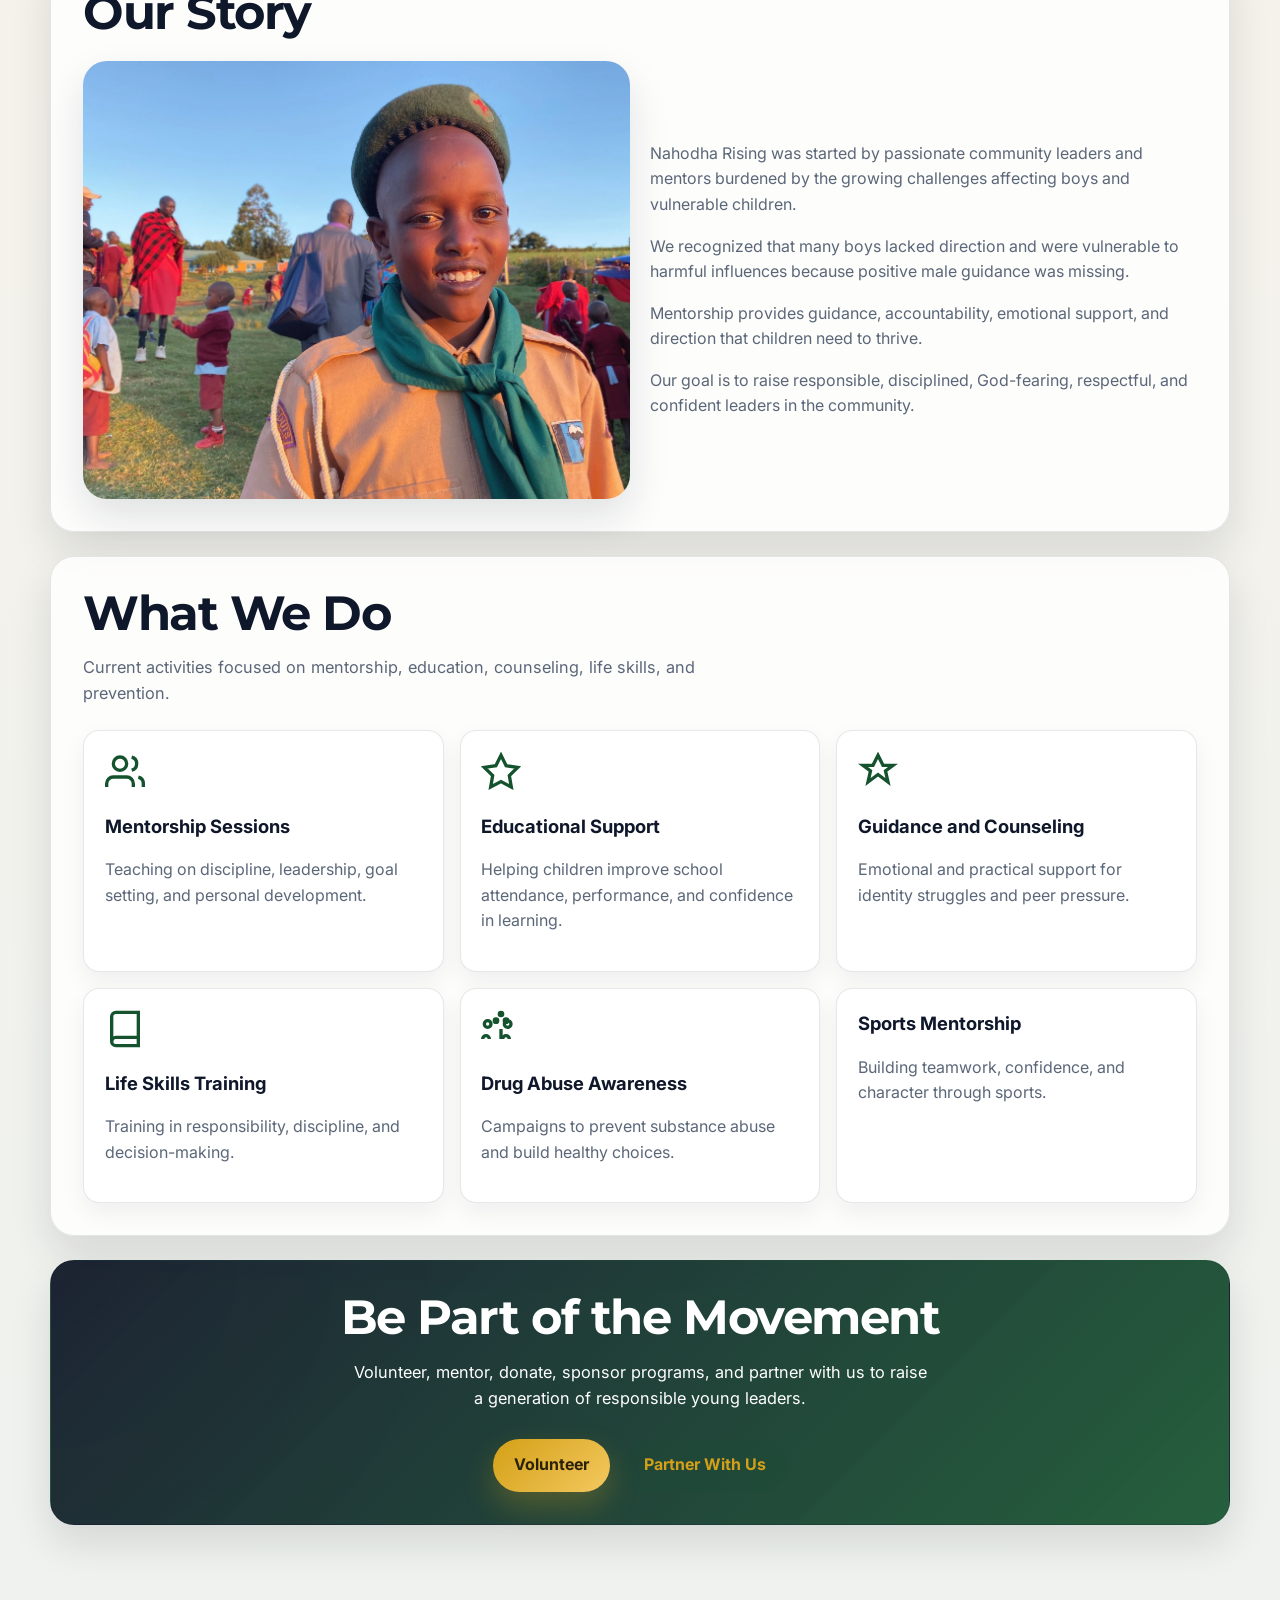
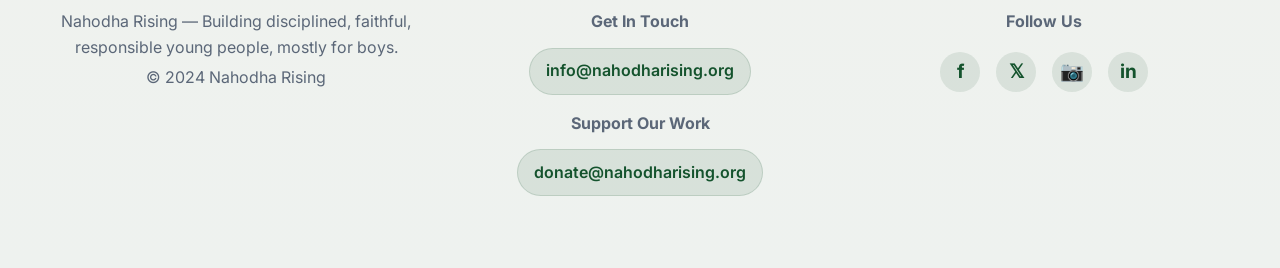
==== commit 2ecf2430: "Refactor website content for Nahodha Rising: updated mission statement, added program details, enhan" ====
--- a/index.html
+++ b/index.html
@@ -1,7 +1,3 @@
-<!doctype html>
-</html>
-  </body>
-</html>
 <!doctype html>
 <html lang="en">
   <head>
@@ -41,14 +37,15 @@
         <h2>Awakening the sleeping giant</h2>
 
         <p>
-          Nahodha Rising is a Christian mentorship movement in Kenya guiding
-          young people—mostly boys—into adulthood through faith, discipline,
-          and leadership.
+          Nahodha Rising is a community-based organization focused on mentoring,
+          empowering, and transforming boys and girls through education, life
+          skills, mentorship, and character development.
         </p>
 
         <p>
-          We walk with them early — before the streets, confusion, and pressure
-          define their future.
+          Founded in 2023, we support children aged 3 to 18 through weekly,
+          monthly, and holiday programs that restore direction, discipline, and
+          purpose.
         </p>
 
         <div class="hero-actions">
@@ -67,7 +64,9 @@
 
     <!-- IDENTITY BAR (MOTION / BRAND ANCHOR) -->
     <section class="identity">
-      <p>Faith • Discipline • Leadership • Purpose</p>
+      <p>
+        Hope • Transformation • Leadership • Discipline • Empowerment • Purpose
+      </p>
     </section>
 
     <!-- PROBLEM (CLEAR CONTEXT, NOT NEGATIVE HEAVY) -->
@@ -75,25 +74,25 @@
       <div class="section-header">
         <h2>Why Nahodha Rising Exists</h2>
         <p>
-          Many in our communities—especially boys—are growing up without the
-          structure, mentorship, and guidance they need to become stable,
-          responsible adults.
+          We were started to address neglected child development, especially
+          among boys facing substance abuse, poor role models, and limited
+          mentorship support systems.
         </p>
       </div>
 
       <div class="problem-grid">
         <div class="problem-text">
           <ul>
-            <li>Lack of consistent male mentorship</li>
-            <li>Exposure to harmful environments too early</li>
-            <li>School dropout and unemployment pressure</li>
-            <li>Identity confusion and lack of direction</li>
-            <li>Emotional isolation and silence around struggle</li>
+            <li>Drug abuse and negative peer influence</li>
+            <li>School dropout and broken family support</li>
+            <li>Identity crisis and low self-esteem</li>
+            <li>Rising indiscipline, violence, and hopelessness</li>
+            <li>Lack of structured mentorship and accountability</li>
           </ul>
 
           <p>
-            Without guidance, many young men drift into patterns that affect
-            families, communities, and their own future potential.
+            Without guidance, many children fall into destructive habits, poor
+            decision-making, and unfulfilled potential.
           </p>
         </div>
 
@@ -116,25 +115,24 @@
 
         <div class="story-text">
           <p>
-            Nahodha Rising began with a simple conviction — young people don't
-            become strong adults by accident; our work is mostly focused on
-            supporting boys through that journey.
-          </p>
-
-          <p>
-            For years, much of the public attention and support has centered on
-            girls, while many boys have been left without real support systems,
-            safe guidance, or consistent mentorship.
-          </p>
-
-          <p>
-            Without that support, some drift into alcohol, hopelessness,
-            violence, and other destructive paths.
-          </p>
-
-          <p>
-            We are building a mentorship journey that shapes character,
-            strengthens faith, and develops leadership from a young age.
+            Nahodha Rising was started by passionate community leaders and
+            mentors burdened by the growing challenges affecting boys and
+            vulnerable children.
+          </p>
+
+          <p>
+            We recognized that many boys lacked direction and were vulnerable to
+            harmful influences because positive male guidance was missing.
+          </p>
+
+          <p>
+            Mentorship provides guidance, accountability, emotional support, and
+            direction that children need to thrive.
+          </p>
+
+          <p>
+            Our goal is to raise responsible, disciplined, God-fearing,
+            respectful, and confident leaders in the community.
           </p>
         </div>
       </div>
@@ -145,73 +143,111 @@
       <div class="section-header">
         <h2>What We Do</h2>
         <p>
-          Structured programs designed to shape character, discipline, and
-          purpose.
+          Current activities focused on mentorship, education, counseling, life
+          skills, and prevention.
         </p>
       </div>
 
       <div class="grid">
         <div class="card">
-          <svg class="card-icon" viewBox="0 0 24 24" fill="none" stroke="currentColor" stroke-width="2">
-            <path d="M17 21v-2a4 4 0 0 0-4-4H5a4 4 0 0 0-4 4v2"/>
-            <circle cx="9" cy="7" r="4"/>
-            <path d="M23 21v-2a4 4 0 0 0-3-3.87"/>
-            <path d="M16 3.13a4 4 0 0 1 0 7.75"/>
-          </svg>
-          <h3>Mentorship</h3>
-          <p>
-            One-on-one and group guidance for personal growth and
-            accountability.
-          </p>
-        </div>
-
-        <div class="card">
-          <svg class="card-icon" viewBox="0 0 24 24" fill="none" stroke="currentColor" stroke-width="2">
-            <path d="M12 2l3.09 6.26L22 9.27l-5 4.87 1.18 6.88L12 17.77l-6.18 3.25L7 14.14 2 9.27l6.91-1.01L12 2z"/>
-          </svg>
-          <h3>Faith Formation</h3>
-          <p>
-            Biblical grounding that builds identity, purpose, and direction.
-          </p>
-        </div>
-
-        <div class="card">
-          <svg class="card-icon" viewBox="0 0 24 24" fill="none" stroke="currentColor" stroke-width="2">
-            <path d="M12 2l3 6h6l-4.5 3.3 1.5 6.7-6-4.5-6 4.5 1.5-6.7-4.5-3.3h6z"/>
-          </svg>
-          <h3>Leadership Training</h3>
-          <p>
-            Developing responsibility, discipline, and decision-making skills.
-          </p>
-        </div>
-
-        <div class="card">
-          <svg class="card-icon" viewBox="0 0 24 24" fill="none" stroke="currentColor" stroke-width="2">
-            <path d="M4 19.5A2.5 2.5 0 0 1 6.5 17H20"/>
-            <path d="M6.5 2H20v20H6.5A2.5 2.5 0 0 1 4 19.5v-15A2.5 2.5 0 0 1 6.5 2z"/>
-          </svg>
-          <h3>Life Skills</h3>
-          <p>Practical preparation for adulthood, work, and independence.</p>
-        </div>
-
-        <div class="card">
-          <svg class="card-icon" viewBox="0 0 24 24" fill="none" stroke="currentColor" stroke-width="2">
-            <path d="M17 18a2 2 0 1 0-4 0"/>
-            <path d="M5 18a2 2 0 1 0-4 0"/>
-            <path d="M12 2a1 1 0 1 0 0 2 1 1 0 0 0 0-2z"/>
-            <path d="M9 6a1 1 0 1 0 0 2 1 1 0 0 0 0-2z"/>
-            <path d="M15 6a1 1 0 1 0 0 2 1 1 0 0 0 0-2z"/>
-            <path d="M6 9a2 2 0 1 0-4 0 2 2 0 0 0 4 0z"/>
-            <path d="M18 9a2 2 0 1 0-4 0 2 2 0 0 0 4 0z"/>
-            <path d="M12 12v6"/>
-          </svg>
-          <h3>Community Outreach</h3>
-          <p>Engaging youth through service and real-world responsibility.</p>
-        </div>
-
-        <div class="card">
-          <h3>Workshops</h3>
-          <p>Events focused on growth and transformation.</p>
+          <svg
+            class="card-icon"
+            viewBox="0 0 24 24"
+            fill="none"
+            stroke="currentColor"
+            stroke-width="2"
+          >
+            <path d="M17 21v-2a4 4 0 0 0-4-4H5a4 4 0 0 0-4 4v2" />
+            <circle cx="9" cy="7" r="4" />
+            <path d="M23 21v-2a4 4 0 0 0-3-3.87" />
+            <path d="M16 3.13a4 4 0 0 1 0 7.75" />
+          </svg>
+          <h3>Mentorship Sessions</h3>
+          <p>
+            Teaching on discipline, leadership, goal setting, and personal
+            development.
+          </p>
+        </div>
+
+        <div class="card">
+          <svg
+            class="card-icon"
+            viewBox="0 0 24 24"
+            fill="none"
+            stroke="currentColor"
+            stroke-width="2"
+          >
+            <path
+              d="M12 2l3.09 6.26L22 9.27l-5 4.87 1.18 6.88L12 17.77l-6.18 3.25L7 14.14 2 9.27l6.91-1.01L12 2z"
+            />
+          </svg>
+          <h3>Educational Support</h3>
+          <p>
+            Helping children improve school attendance, performance, and
+            confidence in learning.
+          </p>
+        </div>
+
+        <div class="card">
+          <svg
+            class="card-icon"
+            viewBox="0 0 24 24"
+            fill="none"
+            stroke="currentColor"
+            stroke-width="2"
+          >
+            <path
+              d="M12 2l3 6h6l-4.5 3.3 1.5 6.7-6-4.5-6 4.5 1.5-6.7-4.5-3.3h6z"
+            />
+          </svg>
+          <h3>Guidance and Counseling</h3>
+          <p>
+            Emotional and practical support for identity struggles and peer
+            pressure.
+          </p>
+        </div>
+
+        <div class="card">
+          <svg
+            class="card-icon"
+            viewBox="0 0 24 24"
+            fill="none"
+            stroke="currentColor"
+            stroke-width="2"
+          >
+            <path d="M4 19.5A2.5 2.5 0 0 1 6.5 17H20" />
+            <path
+              d="M6.5 2H20v20H6.5A2.5 2.5 0 0 1 4 19.5v-15A2.5 2.5 0 0 1 6.5 2z"
+            />
+          </svg>
+          <h3>Life Skills Training</h3>
+          <p>Training in responsibility, discipline, and decision-making.</p>
+        </div>
+
+        <div class="card">
+          <svg
+            class="card-icon"
+            viewBox="0 0 24 24"
+            fill="none"
+            stroke="currentColor"
+            stroke-width="2"
+          >
+            <path d="M17 18a2 2 0 1 0-4 0" />
+            <path d="M5 18a2 2 0 1 0-4 0" />
+            <path d="M12 2a1 1 0 1 0 0 2 1 1 0 0 0 0-2z" />
+            <path d="M9 6a1 1 0 1 0 0 2 1 1 0 0 0 0-2z" />
+            <path d="M15 6a1 1 0 1 0 0 2 1 1 0 0 0 0-2z" />
+            <path d="M6 9a2 2 0 1 0-4 0 2 2 0 0 0 4 0z" />
+            <path d="M18 9a2 2 0 1 0-4 0 2 2 0 0 0 4 0z" />
+            <path d="M12 12v6" />
+          </svg>
+          <h3>Drug Abuse Awareness</h3>
+          <p>Campaigns to prevent substance abuse and build healthy choices.</p>
+        </div>
+
+        <div class="card">
+          <h3>Sports Mentorship</h3>
+          <p>Building teamwork, confidence, and character through sports.</p>
         </div>
       </div>
     </section>
@@ -221,8 +257,8 @@
       <h2>Be Part of the Movement</h2>
 
       <p>
-        Help raise a generation of disciplined, faithful, and responsible
-        young people, with our work mostly focused on boys.
+        Volunteer, mentor, donate, sponsor programs, and partner with us to
+        raise a generation of responsible young leaders.
       </p>
 
       <div class="cta-buttons">
@@ -244,9 +280,13 @@
 
         <div class="footer-contact">
           <p><strong>Get In Touch</strong></p>
-          <a href="mailto:info@nahodharising.org" class="contact-link">info@nahodharising.org</a>
-          <p style="margin-top: 1rem;"><strong>Support Our Work</strong></p>
-          <a href="mailto:donate@nahodharising.org" class="donate-link">donate@nahodharising.org</a>
+          <a href="mailto:info@nahodharising.org" class="contact-link"
+            >info@nahodharising.org</a
+          >
+          <p style="margin-top: 1rem"><strong>Support Our Work</strong></p>
+          <a href="mailto:donate@nahodharising.org" class="donate-link"
+            >donate@nahodharising.org</a
+          >
         </div>
 
         <div class="footer-social">
